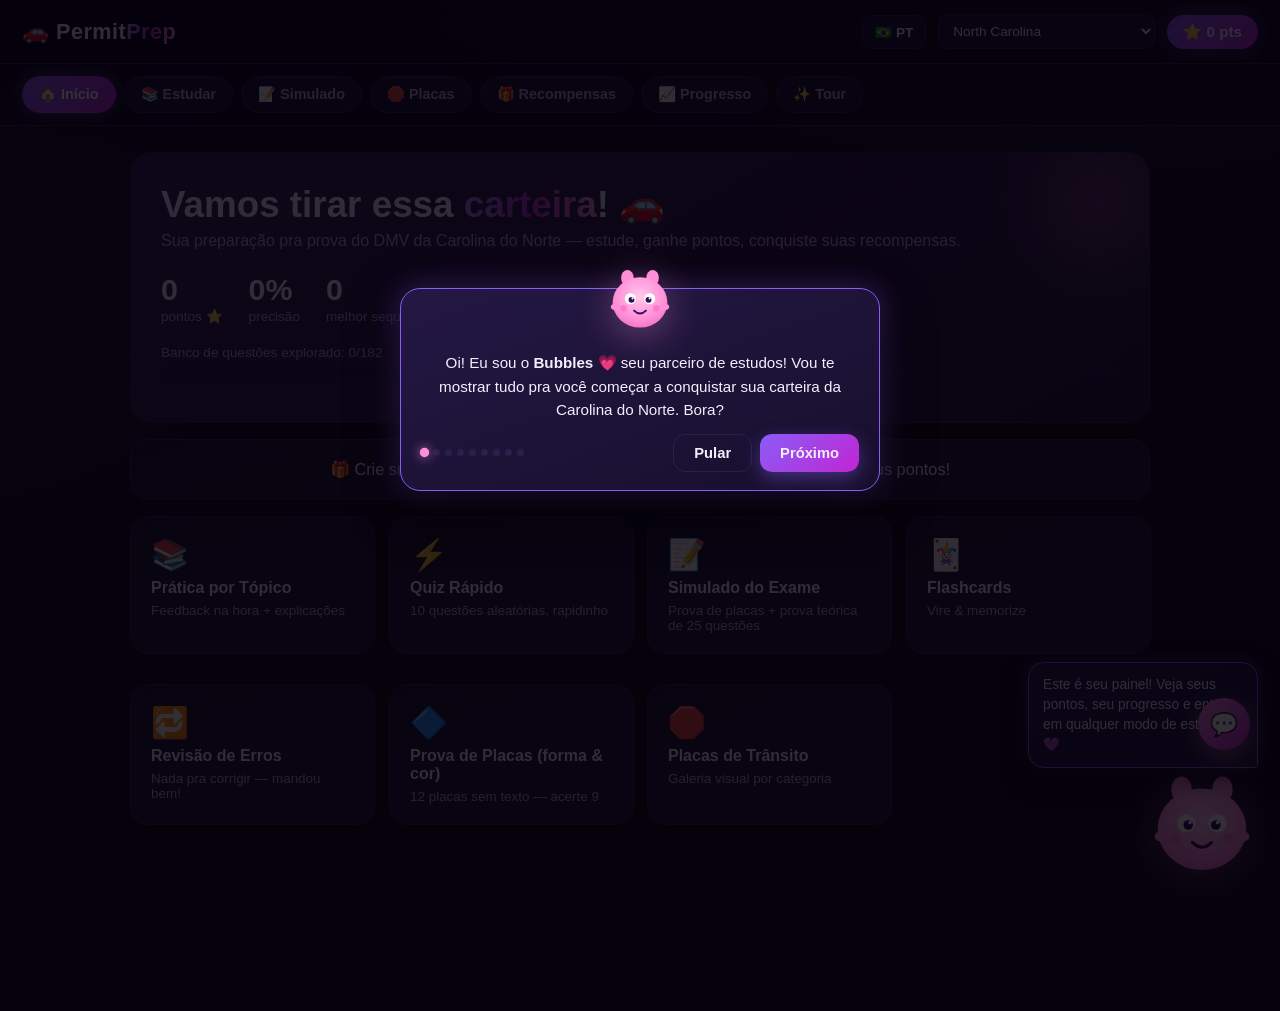
==== nc/index.html @ dfe862d4 "WIP: NC Permit Prep (trilingual PT/EN/ES) + NJ↔NC state switching North Carolina sibling site in nc/" ====
<!DOCTYPE html>
<html lang="pt">
<head>
  <meta charset="UTF-8">
  <meta name="viewport" content="width=device-width, initial-scale=1">
  <title>NC Permit Prep — Pass Your North Carolina DMV Test</title>
  <link rel="icon" href="data:image/svg+xml,<svg xmlns='http://www.w3.org/2000/svg' viewBox='0 0 100 100'><text y='.9em' font-size='90'>🚗</text></svg>">
  <link rel="stylesheet" href="css/style.css">
</head>
<body>
  <canvas id="confetti-canvas"></canvas>

  <header id="topbar">
    <div class="logo">🚗 <span>Permit<span class="grad-text">Prep</span></span></div>
    <div class="topbar-right">
      <button id="lang-btn" class="lang-btn" title="PT / EN / ES"></button>
      <select id="state-select" title="Choose your state"></select>
      <div class="points-pill" id="points-pill">⭐ <span id="points-value">0</span> pts</div>
    </div>
  </header>

  <nav id="main-nav">
    <button data-view="home">🏠 Home</button>
    <button data-view="study">📚 Study</button>
    <button data-view="exam">📝 Exam</button>
    <button data-view="signs">🛑 Signs</button>
    <button data-view="rewards">🎁 Rewards</button>
    <button data-view="progress">📈 Progress</button>
    <button id="tour-btn">✨ Tour</button>
  </nav>

  <main id="app">
    <section id="view-home" class="view"></section>
    <section id="view-study" class="view"></section>
    <section id="view-quiz" class="view"></section>
    <section id="view-exam" class="view"></section>
    <section id="view-flashcards" class="view"></section>
    <section id="view-signs" class="view"></section>
    <section id="view-rewards" class="view"></section>
    <section id="view-progress" class="view"></section>
  </main>

  <div id="mascot"></div>

  <button id="chat-fab" title="Ask Bubbles">💬</button>
  <div id="chat-panel" class="hidden">
    <div class="chat-head"><span id="chat-title"></span><button id="chat-close">✕</button></div>
    <div id="chat-msgs"></div>
    <div class="chat-input-row">
      <input id="chat-input" type="text" maxlength="200">
      <button id="chat-send" class="btn primary"></button>
    </div>
  </div>

  <div id="tour-overlay" class="hidden">
    <div id="tour-spotlight"></div>
    <div id="tour-panel"></div>
  </div>

  <!-- data -->
  <script src="data/signs.js"></script>
  <script src="data/questions-signs.js"></script>
  <script src="data/questions-laws.js"></script>
  <script src="data/questions-speed.js"></script>
  <script src="data/questions-alcohol.js"></script>
  <script src="data/questions-safe.js"></script>
  <script src="data/questions-sharing.js"></script>
  <script src="data/questions-license.js"></script>
  <script src="data/questions-emergency.js"></script>

  <!-- app -->
  <script src="js/storage.js"></script>
  <script src="js/i18n.js"></script>
  <script src="js/confetti.js"></script>
  <script src="js/mascot.js"></script>
  <script src="js/quiz.js"></script>
  <script src="js/exam.js"></script>
  <script src="js/flashcards.js"></script>
  <script src="js/rewards.js"></script>
  <script src="js/progress.js"></script>
  <script src="js/chat.js"></script>
  <script src="js/app.js"></script>
</body>
</html>
---- nc/css/style.css ----
/* css/style.css — purple & black theme, animations everywhere (R3). Loaded by index.html. */

:root {
  --bg: #0a0612;
  --bg2: #120a1f;
  --panel: #171028;
  --panel2: #1e1435;
  --border: #2c1f4a;
  --purple: #8b5cf6;
  --purple2: #a78bfa;
  --violet: #c026d3;
  --pink: #ff8fd8;
  --text: #f3efff;
  --muted: #b6a8d9;
  --good: #34d399;
  --bad: #f87171;
  --gold: #f7c531;
}

* { margin: 0; padding: 0; box-sizing: border-box; }

html { scroll-behavior: smooth; }

body {
  background:
    radial-gradient(1200px 600px at 85% -10%, rgba(139, 92, 246, .18), transparent 60%),
    radial-gradient(900px 500px at -10% 30%, rgba(192, 38, 211, .12), transparent 60%),
    var(--bg);
  color: var(--text);
  font-family: 'Segoe UI', 'Helvetica Neue', Arial, sans-serif;
  min-height: 100vh;
  overflow-x: hidden;
}

#confetti-canvas { position: fixed; inset: 0; pointer-events: none; z-index: 900; }

.hidden { display: none !important; }
.grad-text {
  background: linear-gradient(90deg, var(--purple2), var(--violet), var(--pink));
  -webkit-background-clip: text; background-clip: text; color: transparent;
}
.accent { color: var(--purple2); }
.pass { color: var(--good); font-weight: 700; }
.fail { color: var(--bad); font-weight: 700; }

/* ---------- header / nav ---------- */
#topbar {
  display: flex; align-items: center; justify-content: space-between;
  padding: 14px 22px; position: sticky; top: 0; z-index: 100;
  background: rgba(10, 6, 18, .85); backdrop-filter: blur(12px);
  border-bottom: 1px solid var(--border);
}
.logo { font-size: 1.35rem; font-weight: 800; letter-spacing: .5px; }
.topbar-right { display: flex; align-items: center; gap: 12px; }

#state-select {
  background: var(--panel); color: var(--text); border: 1px solid var(--border);
  border-radius: 10px; padding: 8px 10px; font-size: .85rem; cursor: pointer;
  transition: border-color .25s, box-shadow .25s;
}
#state-select:hover { border-color: var(--purple); box-shadow: 0 0 12px rgba(139, 92, 246, .35); }

.points-pill {
  background: linear-gradient(135deg, var(--purple), var(--violet));
  padding: 8px 16px; border-radius: 999px; font-weight: 800; font-size: .95rem;
  box-shadow: 0 0 18px rgba(139, 92, 246, .45);
}
.points-pill.pulse { animation: pulse .6s ease; }
@keyframes pulse {
  0% { transform: scale(1); }
  35% { transform: scale(1.18); box-shadow: 0 0 34px rgba(255, 143, 216, .8); }
  100% { transform: scale(1); }
}

#main-nav {
  display: flex; gap: 8px; padding: 12px 22px; flex-wrap: wrap;
  position: sticky; top: 61px; z-index: 99;
  background: rgba(10, 6, 18, .8); backdrop-filter: blur(12px);
  border-bottom: 1px solid var(--border);
}
#main-nav button {
  background: var(--panel); color: var(--muted); border: 1px solid var(--border);
  padding: 9px 16px; border-radius: 999px; cursor: pointer; font-size: .9rem; font-weight: 600;
  transition: all .25s cubic-bezier(.2, .9, .3, 1.4);
}
#main-nav button:hover { transform: translateY(-2px); color: var(--text); border-color: var(--purple); box-shadow: 0 6px 16px rgba(139, 92, 246, .3); }
#main-nav button.active {
  background: linear-gradient(135deg, var(--purple), var(--violet)); color: #fff; border-color: transparent;
  box-shadow: 0 0 16px rgba(139, 92, 246, .5);
}

/* ---------- layout / views ---------- */
#app { max-width: 1060px; margin: 0 auto; padding: 26px 20px 160px; }
.view { display: none; }
.view.active { display: block; animation: viewIn .5s cubic-bezier(.2, .9, .3, 1) both; }
@keyframes viewIn { from { opacity: 0; transform: translateY(22px); } to { opacity: 1; transform: none; } }

.pop-in { animation: popIn .45s cubic-bezier(.2, .9, .3, 1.25) both; }
@keyframes popIn { from { opacity: 0; transform: translateY(14px) scale(.98); } to { opacity: 1; transform: none; } }

h1 { font-size: 2rem; margin-bottom: 6px; }
.sub { color: var(--muted); margin-bottom: 22px; }
.section-title { margin: 26px 0 14px; font-size: 1.25rem; }

/* ---------- cards ---------- */
.card {
  background: linear-gradient(160deg, var(--panel), var(--panel2));
  border: 1px solid var(--border); border-radius: 18px; padding: 20px; margin-bottom: 16px;
  transition: transform .3s cubic-bezier(.2, .9, .3, 1.4), box-shadow .3s, border-color .3s;
}
.grid { display: grid; gap: 14px; margin-bottom: 10px; }
.modes-grid { grid-template-columns: repeat(auto-fit, minmax(230px, 1fr)); }
.topics-grid { grid-template-columns: repeat(auto-fit, minmax(220px, 1fr)); }
.signs-grid { grid-template-columns: repeat(auto-fit, minmax(200px, 1fr)); }

.mode-card, .topic-card {
  cursor: pointer; text-align: left; color: var(--text); font-family: inherit; font-size: 1rem;
  display: flex; flex-direction: column; gap: 6px;
}
.mode-card:hover, .topic-card:hover {
  transform: translateY(-5px) scale(1.02);
  border-color: var(--purple);
  box-shadow: 0 14px 30px rgba(0, 0, 0, .45), 0 0 22px rgba(139, 92, 246, .35);
}
.mode-icon, .topic-icon { font-size: 1.9rem; }
.mode-card span:last-of-type, .topic-sub { color: var(--muted); font-size: .84rem; }

/* ---------- hero (dashboard) ---------- */
.hero {
  background: linear-gradient(150deg, rgba(139, 92, 246, .22), rgba(192, 38, 211, .10) 55%, transparent),
    linear-gradient(160deg, var(--panel), var(--panel2));
  border: 1px solid var(--border); border-radius: 22px; padding: 30px; margin-bottom: 16px;
  position: relative; overflow: hidden;
}
.hero::after {
  content: ''; position: absolute; top: -60px; right: -60px; width: 220px; height: 220px;
  background: radial-gradient(circle, rgba(255, 143, 216, .25), transparent 70%);
  animation: floaty 6s ease-in-out infinite;
}
.hero h1 { font-size: 2.3rem; }
.hero-stats { display: flex; gap: 26px; margin: 20px 0; flex-wrap: wrap; }
.hero-stat b { font-size: 1.9rem; display: block; }
.hero-stat span { color: var(--muted); font-size: .85rem; }
.coverage span { font-size: .85rem; color: var(--muted); display: block; margin-bottom: 6px; }

.reward-banner { cursor: pointer; text-align: center; font-size: 1.02rem; }
.reward-banner:hover { border-color: var(--pink); box-shadow: 0 0 20px rgba(255, 143, 216, .3); transform: translateY(-3px); }

.stats-grid { display: grid; grid-template-columns: repeat(auto-fit, minmax(150px, 1fr)); gap: 12px; margin-bottom: 16px; }
.stat { text-align: center; padding: 18px 10px; }
.stat b { font-size: 1.7rem; display: block; }
.stat span { color: var(--muted); font-size: .8rem; }

/* ---------- progress bars ---------- */
.bar { background: #241740; border-radius: 999px; height: 12px; overflow: hidden; margin: 4px 0 14px; }
.bar.mini { height: 7px; margin: 8px 0 2px; }
.bar-fill {
  height: 100%; border-radius: 999px;
  background: linear-gradient(90deg, var(--purple), var(--violet), var(--pink));
  box-shadow: 0 0 10px rgba(167, 139, 250, .6);
  transition: width .8s cubic-bezier(.2, .9, .3, 1);
  transform-origin: left;
  animation: barIn 1s cubic-bezier(.2, .9, .3, 1) both;
}
@keyframes barIn { from { transform: scaleX(0); } }

/* ---------- buttons ---------- */
.btn {
  border: 1px solid var(--border); background: var(--panel); color: var(--text);
  padding: 10px 20px; border-radius: 12px; cursor: pointer; font-weight: 700; font-size: .92rem;
  transition: all .25s cubic-bezier(.2, .9, .3, 1.4); font-family: inherit;
}
.btn:hover:not(:disabled) { transform: translateY(-2px); }
.btn:disabled { opacity: .35; cursor: default; }
.btn.primary {
  background: linear-gradient(135deg, var(--purple), var(--violet)); border: none;
  box-shadow: 0 6px 18px rgba(139, 92, 246, .4);
}
.btn.primary:hover { box-shadow: 0 10px 26px rgba(192, 38, 211, .55); }
.btn.big { padding: 14px 34px; font-size: 1.05rem; }
.btn.ghost { background: transparent; }
.btn.ghost:hover { border-color: var(--purple); }
.btn.danger { border-color: #7f1d1d; color: var(--bad); background: transparent; }
.btn.danger:hover { background: rgba(248, 113, 113, .12); }
.btn.knew { background: rgba(52, 211, 153, .15); border-color: rgba(52, 211, 153, .5); }
.btn.didnt { background: rgba(248, 113, 113, .12); border-color: rgba(248, 113, 113, .45); }

/* ---------- quiz ---------- */
.quiz-head { display: flex; align-items: center; justify-content: space-between; gap: 10px; margin-bottom: 10px; flex-wrap: wrap; }
.quiz-meta { display: flex; gap: 8px; flex-wrap: wrap; }
.chip {
  background: var(--panel); border: 1px solid var(--border); padding: 6px 12px;
  border-radius: 999px; font-size: .78rem; font-weight: 700; color: var(--muted);
}
.chip.diff-easy { color: var(--good); border-color: rgba(52, 211, 153, .4); }
.chip.diff-medium { color: var(--gold); border-color: rgba(247, 197, 49, .4); }
.chip.diff-hard { color: var(--pink); border-color: rgba(255, 143, 216, .5); }
.quiz-count { font-weight: 800; color: var(--muted); }

.question-card { padding: 26px; }
.question-text { font-size: 1.25rem; line-height: 1.5; margin-bottom: 20px; }

.sign-box { width: 130px; margin: 0 auto 18px; filter: drop-shadow(0 6px 16px rgba(0, 0, 0, .5)); animation: floaty 4s ease-in-out infinite; }
.sign-box.small { width: 90px; }
.sign-box svg { width: 100%; height: auto; display: block; }

.choices { display: flex; flex-direction: column; gap: 10px; }
.choice {
  display: flex; align-items: center; gap: 12px; text-align: left;
  background: var(--panel); border: 1px solid var(--border); color: var(--text);
  padding: 14px 16px; border-radius: 14px; cursor: pointer; font-size: 1rem; font-family: inherit;
  transition: all .22s cubic-bezier(.2, .9, .3, 1.4); position: relative;
}
.choice:hover:not(.locked) { transform: translateX(6px); border-color: var(--purple); box-shadow: 0 0 14px rgba(139, 92, 246, .3); }
.choice-letter {
  background: var(--panel2); border: 1px solid var(--border); min-width: 30px; height: 30px;
  display: inline-flex; align-items: center; justify-content: center;
  border-radius: 9px; font-weight: 800; font-size: .85rem; color: var(--purple2);
}
.choice.selected { border-color: var(--purple2); background: rgba(139, 92, 246, .18); }
.choice.correct {
  border-color: var(--good); background: rgba(52, 211, 153, .14);
  box-shadow: 0 0 18px rgba(52, 211, 153, .35); animation: correctPop .5s cubic-bezier(.2, .9, .3, 1.6);
}
.choice.wrong {
  border-color: var(--bad); background: rgba(248, 113, 113, .12);
  animation: shake .45s ease;
}
@keyframes correctPop { 40% { transform: scale(1.035); } }
@keyframes shake { 20% { transform: translateX(-7px); } 45% { transform: translateX(6px); } 70% { transform: translateX(-4px); } 90% { transform: translateX(2px); } }

.float-pts {
  position: absolute; right: 14px; top: -6px; font-weight: 900; color: var(--gold);
  text-shadow: 0 0 10px rgba(247, 197, 49, .7); animation: floatUp 1.2s ease forwards; pointer-events: none;
}
@keyframes floatUp { to { transform: translateY(-42px); opacity: 0; } }

.explanation {
  margin-top: 18px; padding: 16px; border-radius: 14px; line-height: 1.55;
  background: rgba(139, 92, 246, .1); border: 1px solid rgba(139, 92, 246, .35);
  animation: popIn .4s ease both;
}
.quiz-actions { margin-top: 18px; text-align: center; }

/* ---------- exam ---------- */
.exam-intro { text-align: center; padding: 40px 26px; }
.exam-badge { font-size: 3rem; animation: floaty 4s ease-in-out infinite; }
.exam-rules { display: flex; justify-content: center; gap: 22px; margin: 22px 0; flex-wrap: wrap; }
.rule b { display: block; font-size: 1.7rem; color: var(--purple2); }
.rule span { color: var(--muted); font-size: .8rem; }
.exam-note { color: var(--muted); font-size: .9rem; margin-bottom: 18px; }
.exam-last { margin-bottom: 16px; }
.exam-timer-box {
  font-weight: 800; font-variant-numeric: tabular-nums; background: var(--panel);
  border: 1px solid var(--border); padding: 8px 16px; border-radius: 999px; color: var(--gold);
}
.exam-nav { display: flex; justify-content: space-between; margin-top: 20px; }
.exam-answered { text-align: center; color: var(--muted); font-size: .8rem; margin-top: 12px; }

.summary-card { text-align: center; padding: 36px 24px; }
.summary-ring {
  width: 130px; height: 130px; border-radius: 50%; margin: 0 auto 18px;
  display: flex; align-items: center; justify-content: center;
  font-size: 1.6rem; font-weight: 900; border: 6px solid;
  animation: ringIn .7s cubic-bezier(.2, .9, .3, 1.4) both;
}
.summary-ring.big-ring { width: 160px; height: 160px; }
.summary-ring.good { border-color: var(--good); box-shadow: 0 0 34px rgba(52, 211, 153, .4); }
.summary-ring.mid { border-color: var(--gold); box-shadow: 0 0 30px rgba(247, 197, 49, .35); }
.summary-ring.low { border-color: var(--bad); box-shadow: 0 0 30px rgba(248, 113, 113, .35); }
@keyframes ringIn { from { transform: scale(.4); opacity: 0; } }
.summary-line { margin: 8px 0 20px; color: var(--muted); }
.summary-actions { display: flex; gap: 10px; justify-content: center; flex-wrap: wrap; margin-bottom: 10px; }

.wrong-review { text-align: left; margin-top: 26px; border-top: 1px solid var(--border); padding-top: 18px; }
.wrong-review h3 { margin-bottom: 14px; }
.wrong-item { border: 1px solid var(--border); border-radius: 14px; padding: 16px; margin-bottom: 12px; background: var(--panel); }
.wq { font-weight: 700; margin-bottom: 8px; }
.wa, .wc { font-size: .9rem; margin-bottom: 4px; }
.we { font-size: .85rem; color: var(--muted); margin-top: 6px; line-height: 1.5; }

/* ---------- flashcards ---------- */
.flash-wrap { perspective: 1200px; max-width: 560px; margin: 0 auto 18px; }
.flashcard {
  position: relative; width: 100%; min-height: 320px; cursor: pointer;
  transform-style: preserve-3d; transition: transform .6s cubic-bezier(.3, .9, .3, 1);
}
.flashcard.flipped { transform: rotateY(180deg); }
.flash-face {
  position: absolute; inset: 0; backface-visibility: hidden; -webkit-backface-visibility: hidden;
  display: flex; flex-direction: column; align-items: center; justify-content: center; gap: 12px;
  padding: 30px; border-radius: 20px; text-align: center;
  background: linear-gradient(160deg, var(--panel), var(--panel2)); border: 1px solid var(--border);
}
.flash-front p { font-size: 1.2rem; line-height: 1.5; }
.flash-back { transform: rotateY(180deg); border-color: var(--purple); box-shadow: 0 0 26px rgba(139, 92, 246, .3); }
.flash-answer { font-size: 1.25rem; font-weight: 800; color: var(--purple2); }
.flash-expl { color: var(--muted); font-size: .92rem; line-height: 1.5; }
.flash-hint { color: var(--muted); font-size: .75rem; opacity: .7; }
.flash-controls { display: flex; gap: 10px; justify-content: center; flex-wrap: wrap; }

/* ---------- rewards ---------- */
.reward-form { display: grid; grid-template-columns: 1fr 170px auto; gap: 10px; align-items: center; }
.reward-form input, .reward-card input {
  background: var(--bg2); border: 1px solid var(--border); color: var(--text);
  padding: 12px 14px; border-radius: 12px; font-size: .95rem; font-family: inherit;
  transition: border-color .25s, box-shadow .25s; width: 100%;
}
.reward-form input:focus, .reward-card input:focus { outline: none; border-color: var(--purple); box-shadow: 0 0 12px rgba(139, 92, 246, .35); }
.rewards-list { display: grid; gap: 14px; }
.reward-card { margin-bottom: 0; }
.reward-card.unlocked { border-color: var(--pink); box-shadow: 0 0 24px rgba(255, 143, 216, .35); animation: glowPulse 2.2s ease-in-out infinite; }
.reward-card.claimed { opacity: .65; }
.reward-card.editing { display: grid; gap: 10px; }
@keyframes glowPulse {
  0%, 100% { box-shadow: 0 0 18px rgba(255, 143, 216, .25); }
  50% { box-shadow: 0 0 34px rgba(255, 143, 216, .55); }
}
.reward-top { display: flex; gap: 14px; align-items: center; margin-bottom: 10px; }
.reward-emoji { font-size: 2rem; }
.reward-info { display: flex; flex-direction: column; }
.reward-info b { font-size: 1.05rem; }
.reward-goal { color: var(--muted); font-size: .82rem; }
.reward-bar { margin-bottom: 12px; }
.reward-actions { display: flex; justify-content: space-between; align-items: center; }
.reward-remaining { color: var(--muted); font-size: .85rem; }
.claimed-label { color: var(--good); font-weight: 700; font-size: .9rem; }
.reward-mini-actions { display: flex; gap: 6px; }
.mini-btn {
  background: transparent; border: 1px solid var(--border); border-radius: 9px;
  padding: 6px 9px; cursor: pointer; font-size: .85rem; transition: all .2s;
}
.mini-btn:hover { border-color: var(--purple); transform: translateY(-2px); }

/* ---------- progress page ---------- */
.topic-row { display: grid; grid-template-columns: 240px 1fr; gap: 12px; align-items: center; padding: 9px 0; border-bottom: 1px solid rgba(44, 31, 74, .6); }
.topic-row:last-child { border-bottom: none; }
.topic-row-name { font-size: .92rem; }
.mastered { color: var(--gold); font-size: .78rem; font-weight: 800; }
.topic-row-stats { color: var(--muted); font-size: .78rem; }
.exam-table { width: 100%; border-collapse: collapse; }
.exam-table th, .exam-table td { text-align: left; padding: 9px 8px; border-bottom: 1px solid rgba(44, 31, 74, .6); font-size: .9rem; }
.exam-table th { color: var(--muted); font-weight: 600; font-size: .78rem; text-transform: uppercase; letter-spacing: .6px; }
.empty-note { color: var(--muted); }
.danger-zone { border-color: rgba(248, 113, 113, .35); }
.danger-zone p { color: var(--muted); font-size: .88rem; margin: 8px 0 14px; }

/* ---------- signs gallery ---------- */
.sign-card { text-align: center; margin-bottom: 0; }
.sign-card:hover { transform: translateY(-5px); border-color: var(--purple); box-shadow: 0 12px 26px rgba(0, 0, 0, .45), 0 0 18px rgba(139, 92, 246, .3); }
.sign-card .sign-box { width: 96px; margin-bottom: 12px; animation: none; }
.sign-card b { display: block; margin-bottom: 6px; }
.sign-card p { color: var(--muted); font-size: .82rem; line-height: 1.45; }

/* ---------- empty state ---------- */
.empty-state { text-align: center; padding: 40px 24px; }
.empty-emoji { font-size: 3rem; margin-bottom: 10px; animation: floaty 4s ease-in-out infinite; }
.empty-state p { color: var(--muted); margin: 10px 0 18px; }

/* ---------- mascot (Bubbles) ---------- */
#mascot { position: fixed; right: 18px; bottom: 14px; width: 120px; z-index: 800; }
.bubbles-svg { width: 100%; height: auto; cursor: pointer; animation: floaty 3.6s ease-in-out infinite; filter: drop-shadow(0 8px 18px rgba(255, 143, 216, .35)); transition: transform .3s; }
.bubbles-svg:hover { transform: scale(1.08); }
@keyframes floaty { 0%, 100% { transform: translateY(0); } 50% { transform: translateY(-9px); } }

.bubbles-eyes { transform-origin: 100px 102px; animation: blink 4.6s infinite; }
@keyframes blink { 0%, 93%, 100% { transform: scaleY(1); } 95.5% { transform: scaleY(.08); } 98% { transform: scaleY(1); } }

.bubbles-svg .mouth-sad { display: none; }
.bubbles-svg.sad .mouth-sad { display: block; }
.bubbles-svg.sad .mouth-happy { display: none; }
.bubbles-svg.happy { animation: bounce .55s cubic-bezier(.2, .9, .3, 1.6) 2; }
@keyframes bounce { 35% { transform: translateY(-16px) scale(1.06); } 70% { transform: translateY(0) scale(.98); } }

.mascot-bubble {
  position: absolute; bottom: 118px; right: 4px; width: 230px;
  background: linear-gradient(160deg, #241844, #1b1233);
  border: 1px solid var(--purple); border-radius: 16px 16px 4px 16px;
  padding: 12px 14px; font-size: .86rem; line-height: 1.45;
  box-shadow: 0 10px 26px rgba(0, 0, 0, .5), 0 0 16px rgba(139, 92, 246, .3);
}
.mascot-bubble.pop { animation: bubblePop .35s cubic-bezier(.2, .9, .3, 1.5) both; }
@keyframes bubblePop { from { opacity: 0; transform: translateY(10px) scale(.9); } to { opacity: 1; transform: none; } }

/* ---------- tour ---------- */
#tour-overlay { position: fixed; inset: 0; z-index: 1000; }
#tour-spotlight {
  position: fixed; border-radius: 16px;
  box-shadow: 0 0 0 9999px rgba(5, 2, 12, .82), 0 0 30px rgba(167, 139, 250, .55);
  transition: all .4s cubic-bezier(.2, .9, .3, 1); pointer-events: none;
}
#tour-panel {
  /* centered via auto margins — transform is owned by the popIn animation */
  position: fixed; left: 16px; right: 16px; margin: 0 auto;
  width: min(480px, calc(100vw - 32px));
  background: linear-gradient(160deg, #241844, #170f2d);
  border: 1px solid var(--purple); border-radius: 20px; padding: 18px 20px;
  box-shadow: 0 20px 50px rgba(0, 0, 0, .6), 0 0 30px rgba(139, 92, 246, .35);
  display: flex; flex-direction: column; gap: 12px;
  animation: popIn .4s cubic-bezier(.2, .9, .3, 1.3) both;
  transition: top .4s cubic-bezier(.2, .9, .3, 1);
}
.tour-mascot { width: 74px; margin: -46px auto 0; }
.tour-mascot .bubbles-svg { animation: floaty 3s ease-in-out infinite; }
.tour-text { text-align: center; line-height: 1.55; font-size: .95rem; }
.tour-controls { display: flex; align-items: center; justify-content: space-between; gap: 10px; flex-wrap: wrap; }
.tour-dots { display: flex; gap: 5px; }
.tour-dots i { width: 7px; height: 7px; border-radius: 50%; background: var(--border); transition: all .3s; }
.tour-dots i.on { background: var(--pink); transform: scale(1.35); box-shadow: 0 0 8px rgba(255, 143, 216, .8); }
.tour-btns { display: flex; gap: 8px; }

/* ---------- language toggle (R11.1) ---------- */
.lang-btn {
  background: var(--panel); color: var(--text); border: 1px solid var(--border);
  border-radius: 10px; padding: 8px 12px; font-size: .85rem; font-weight: 800; cursor: pointer;
  transition: all .25s cubic-bezier(.2, .9, .3, 1.4); font-family: inherit;
}
.lang-btn:hover { transform: translateY(-2px); border-color: var(--pink); box-shadow: 0 0 12px rgba(255, 143, 216, .4); }

/* ---------- Ask Bubbles chat (R11.4) ---------- */
#chat-fab {
  position: fixed; right: 30px; bottom: 150px; z-index: 810;
  width: 52px; height: 52px; border-radius: 50%; border: none; cursor: pointer;
  background: linear-gradient(135deg, var(--pink), var(--violet));
  font-size: 1.4rem; box-shadow: 0 8px 22px rgba(255, 143, 216, .45);
  transition: all .3s cubic-bezier(.2, .9, .3, 1.5);
  animation: floaty 3.6s ease-in-out infinite;
}
#chat-fab:hover { transform: scale(1.12); }

#chat-panel {
  position: fixed; right: 18px; bottom: 150px; z-index: 820;
  width: min(370px, calc(100vw - 24px)); height: min(460px, 62vh);
  display: flex; flex-direction: column;
  background: linear-gradient(165deg, #1d1336, #140d26);
  border: 1px solid var(--purple); border-radius: 20px; overflow: hidden;
  box-shadow: 0 24px 60px rgba(0, 0, 0, .6), 0 0 30px rgba(139, 92, 246, .35);
  animation: popIn .35s cubic-bezier(.2, .9, .3, 1.3) both;
}
.chat-head {
  display: flex; align-items: center; justify-content: space-between;
  padding: 12px 16px; border-bottom: 1px solid var(--border);
  background: rgba(139, 92, 246, .12); font-weight: 800;
}
#chat-close {
  background: transparent; border: none; color: var(--muted); font-size: 1rem;
  cursor: pointer; padding: 4px 8px; border-radius: 8px; transition: all .2s;
}
#chat-close:hover { color: var(--text); background: rgba(255, 255, 255, .08); }

#chat-msgs { flex: 1; overflow-y: auto; padding: 14px; display: flex; flex-direction: column; gap: 10px; }
.chat-msg {
  max-width: 85%; padding: 10px 13px; border-radius: 14px; font-size: .88rem; line-height: 1.5;
  animation: popIn .3s ease both; overflow-wrap: break-word;
}
.chat-msg.user {
  align-self: flex-end; background: linear-gradient(135deg, var(--purple), var(--violet));
  border-bottom-right-radius: 4px;
}
.chat-msg.bot {
  align-self: flex-start; background: var(--panel); border: 1px solid var(--border);
  border-bottom-left-radius: 4px;
}
.chat-sign { width: 74px; margin: 8px 0 4px; }
.chat-sign svg { width: 100%; height: auto; display: block; }
.chat-rel { margin-top: 10px; padding-top: 8px; border-top: 1px dashed var(--border); font-size: .8rem; }
.chat-rel-item { margin-top: 6px; color: var(--muted); }
.chat-rel-ans { color: var(--purple2); }

.chat-input-row { display: flex; gap: 8px; padding: 12px; border-top: 1px solid var(--border); }
#chat-input {
  flex: 1; background: var(--bg2); border: 1px solid var(--border); color: var(--text);
  padding: 10px 13px; border-radius: 12px; font-size: .9rem; font-family: inherit;
  transition: border-color .25s, box-shadow .25s;
}
#chat-input:focus { outline: none; border-color: var(--pink); box-shadow: 0 0 12px rgba(255, 143, 216, .3); }
.chat-input-row .btn { padding: 10px 16px; }

/* ---------- responsive ---------- */
@media (max-width: 640px) {
  #topbar { padding: 12px 14px; }
  .logo { font-size: 1.1rem; }
  #main-nav { top: 57px; padding: 10px 12px; gap: 6px; }
  #main-nav button { padding: 7px 11px; font-size: .78rem; }
  #app { padding: 18px 14px 190px; }
  .hero h1 { font-size: 1.6rem; }
  h1 { font-size: 1.5rem; }
  .reward-form { grid-template-columns: 1fr; }
  .topic-row { grid-template-columns: 1fr; gap: 4px; }
  #mascot { width: 92px; right: 10px; bottom: 10px; }
  .mascot-bubble { width: 190px; bottom: 92px; }
  #chat-fab { right: 16px; bottom: 118px; width: 46px; height: 46px; }
  #chat-panel { right: 12px; bottom: 118px; height: min(440px, 58vh); }
  .exam-nav { flex-direction: column; gap: 10px; }
  .exam-nav .btn { width: 100%; }
}

/* NC — two-part exam (signs test + knowledge test) */
.exam-part { text-align: center; margin: 12px 0 -6px; }
.summary-line.part-line { margin: 4px 0; font-size: 1.05rem; }
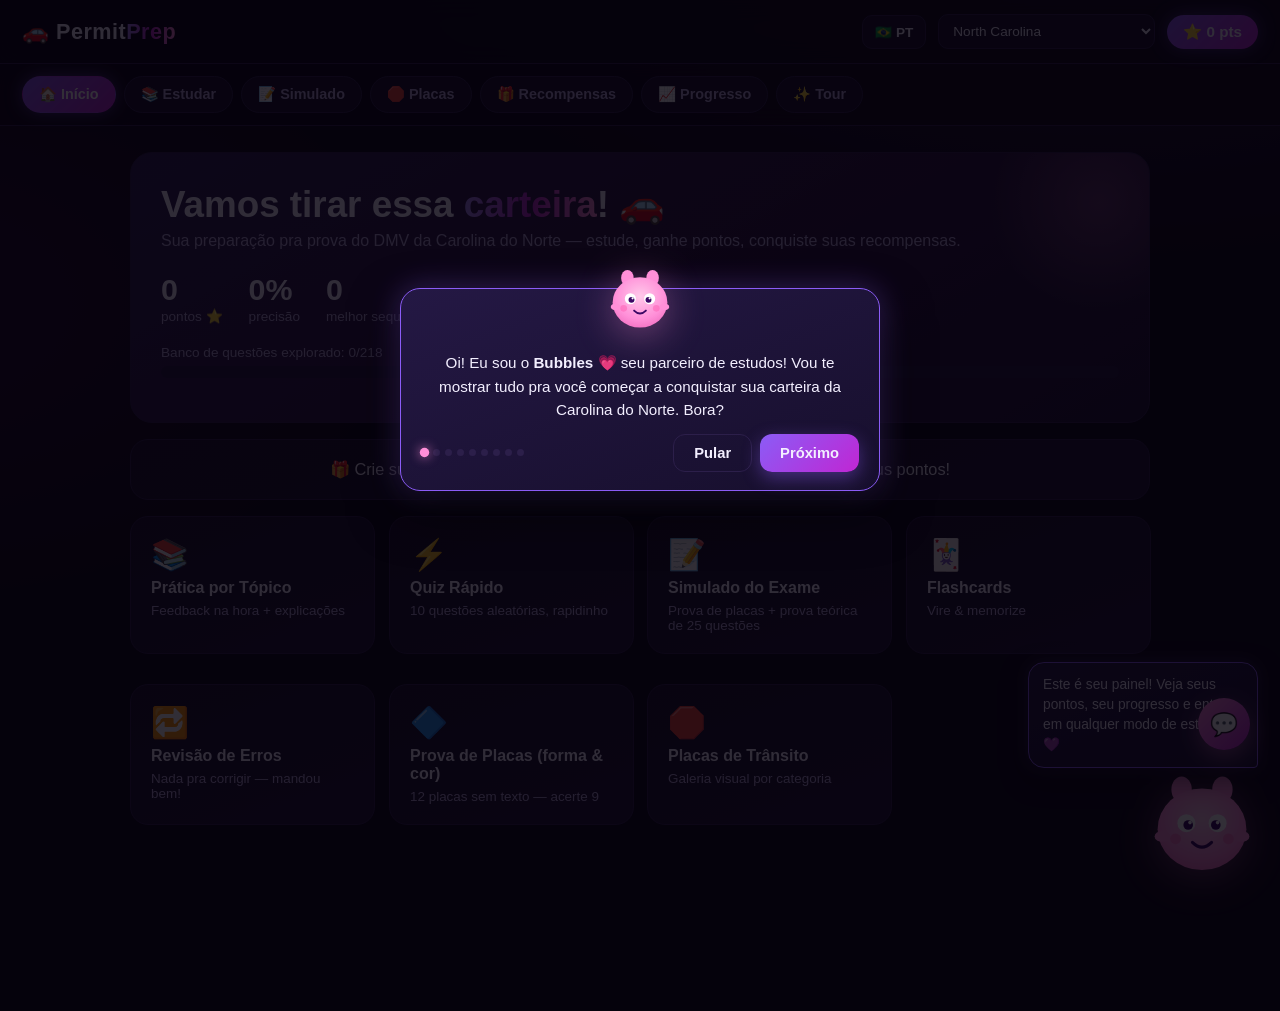
==== commit 867003c0: "In-page confirmation dialog instead of window.confirm (both sites) Hosted/embedded pages can block n" ====
--- a/nc/index.html
+++ b/nc/index.html
@@ -71,6 +71,7 @@
   <!-- app -->
   <script src="js/storage.js"></script>
   <script src="js/i18n.js"></script>
+  <script src="js/dialog.js"></script>
   <script src="js/confetti.js"></script>
   <script src="js/mascot.js"></script>
   <script src="js/quiz.js"></script>
--- a/nc/css/style.css
+++ b/nc/css/style.css
@@ -1,6 +1,7 @@
 /* css/style.css — purple & black theme, animations everywhere (R3). Loaded by index.html. */
 
 :root {
+  color-scheme: dark;   /* single dark look: native controls & scrollbars follow it */
   --bg: #0a0612;
   --bg2: #120a1f;
   --panel: #171028;
@@ -46,7 +47,7 @@
 /* ---------- header / nav ---------- */
 #topbar {
   display: flex; align-items: center; justify-content: space-between;
-  padding: 14px 22px; position: sticky; top: 0; z-index: 100;
+  padding: 14px 22px; position: sticky; top: env(safe-area-inset-top, 0px); z-index: 100;
   background: rgba(10, 6, 18, .85); backdrop-filter: blur(12px);
   border-bottom: 1px solid var(--border);
 }
@@ -478,8 +479,12 @@
 
 /* ---------- responsive ---------- */
 @media (max-width: 640px) {
-  #topbar { padding: 12px 14px; }
-  .logo { font-size: 1.1rem; }
+  #topbar { padding: 12px 14px; gap: 8px; }
+  .logo { font-size: 1.1rem; flex-shrink: 0; }
+  .topbar-right { gap: 6px; min-width: 0; }
+  #state-select { max-width: 118px; padding: 7px 6px; }
+  .lang-btn { padding: 7px 8px; }
+  .points-pill { padding: 7px 11px; font-size: .85rem; white-space: nowrap; }
   #main-nav { top: 57px; padding: 10px 12px; gap: 6px; }
   #main-nav button { padding: 7px 11px; font-size: .78rem; }
   #app { padding: 18px 14px 190px; }
@@ -498,3 +503,20 @@
 /* NC — two-part exam (signs test + knowledge test) */
 .exam-part { text-align: center; margin: 12px 0 -6px; }
 .summary-line.part-line { margin: 4px 0; font-size: 1.05rem; }
+
+/* very narrow phones: the header keeps only the 🚗 icon so state + language + points fit */
+@media (max-width: 440px) {
+  .logo > span { display: none; }
+}
+
+/* in-page confirmation dialog (js/dialog.js) */
+.dialog-overlay {
+  position: fixed; inset: 0; z-index: 1000; display: grid; place-items: center;
+  padding: 16px; background: rgba(5, 3, 10, .72); backdrop-filter: blur(4px);
+}
+.dialog-box {
+  width: 100%; max-width: 420px; padding: 24px; border-radius: 18px;
+  background: var(--panel); border: 1px solid var(--border); box-shadow: 0 0 40px rgba(139, 92, 246, .35);
+}
+.dialog-msg { margin-bottom: 20px; line-height: 1.5; }
+.dialog-btns { display: flex; gap: 10px; justify-content: flex-end; flex-wrap: wrap; }
